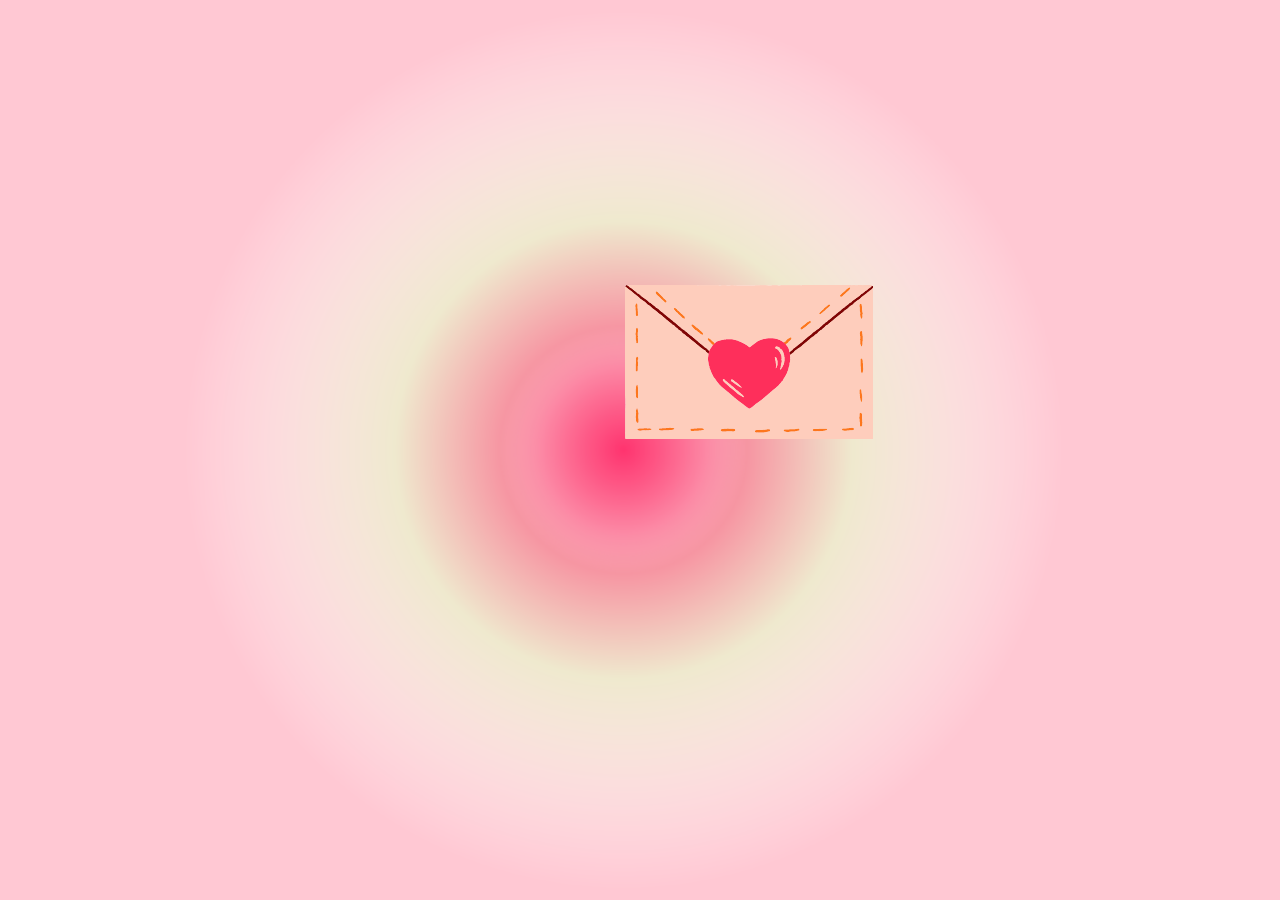
==== index.html @ e62120b2 "initial upload" ====
<!DOCTYPE html>
<html lang="en">
<head>
    <meta charset="UTF-8">
    <meta name="viewport" content="width=device-width, initial-scale=1.0">
    <title>Mission: Yes, or... YES!</title>
    <link rel="stylesheet" href="css-files/style.css">
</head>
<body>
    <a href="likeme.html"><img id="envelope" src="/images/letter.png"></a>

    <script src="index.js"></script>
</body>
</html>
---- css-files/style.css ----
body {
    background-image: url(/images/background.png);
    background-position: center;
    background-attachment: fixed;
    background-size: cover;
    margin: 20px;
}

#envelope {
    display: block;
    margin-left: 605px;
    padding-top: 265px;
}

#envelope:hover {
    cursor: pointer;
}
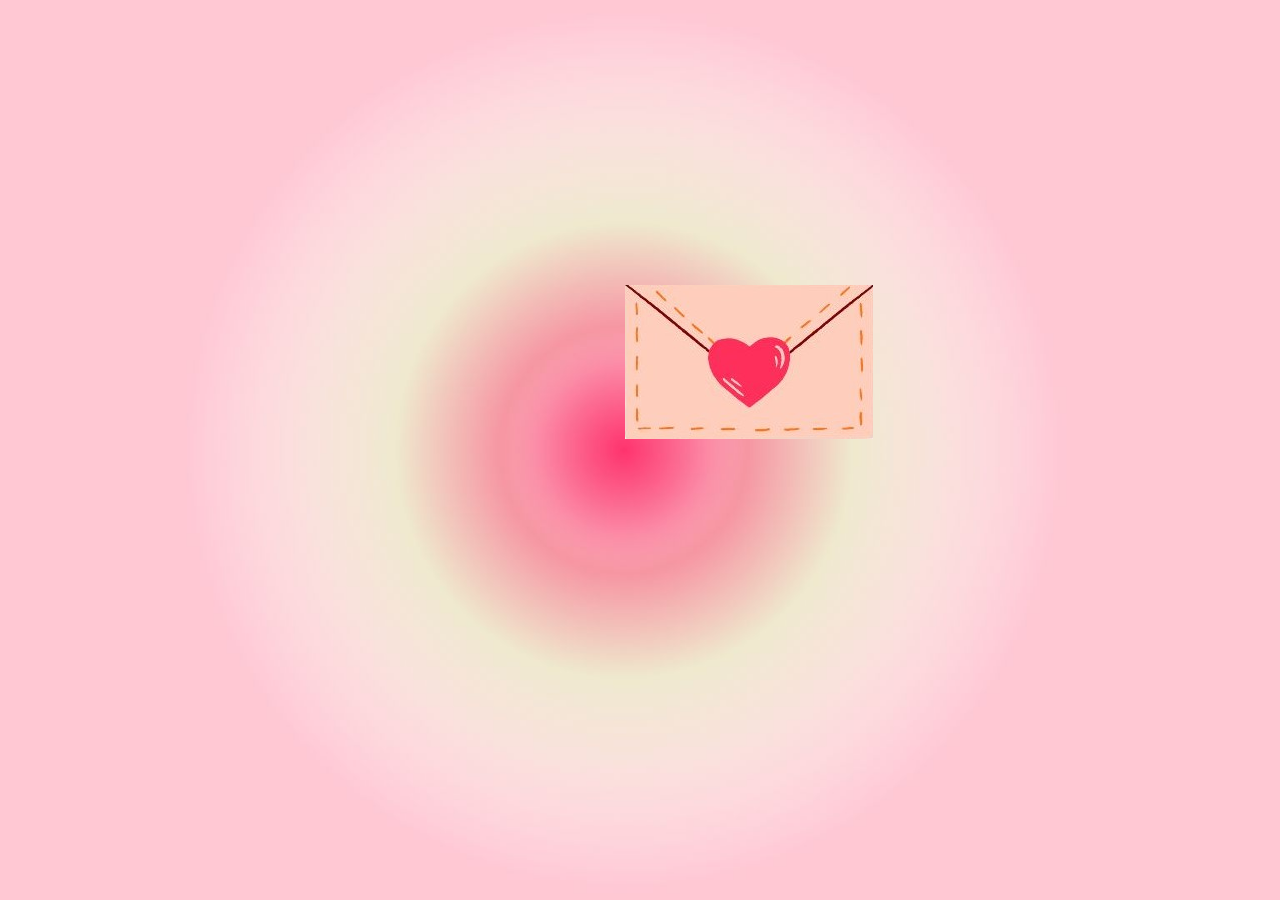
==== commit a8e7ec14: "replaced png with jpg" ====
--- a/index.html
+++ b/index.html
@@ -7,8 +7,9 @@
     <link rel="stylesheet" href="css-files/style.css">
 </head>
 <body>
-    <a href="likeme.html"><img id="envelope" src="/images/letter.png"></a>
+    <img id="envelope" src="/images/letter.jpg" onclick="openLetter()">
 
-    <script src="index.js"></script>
+
+    <script src="js-files/index.js"></script>
 </body>
 </html>--- a/css-files/style.css
+++ b/css-files/style.css
@@ -1,5 +1,5 @@
 body {
-    background-image: url(/images/background.png);
+    background-image: url(/images/background.jpg);
     background-position: center;
     background-attachment: fixed;
     background-size: cover;
